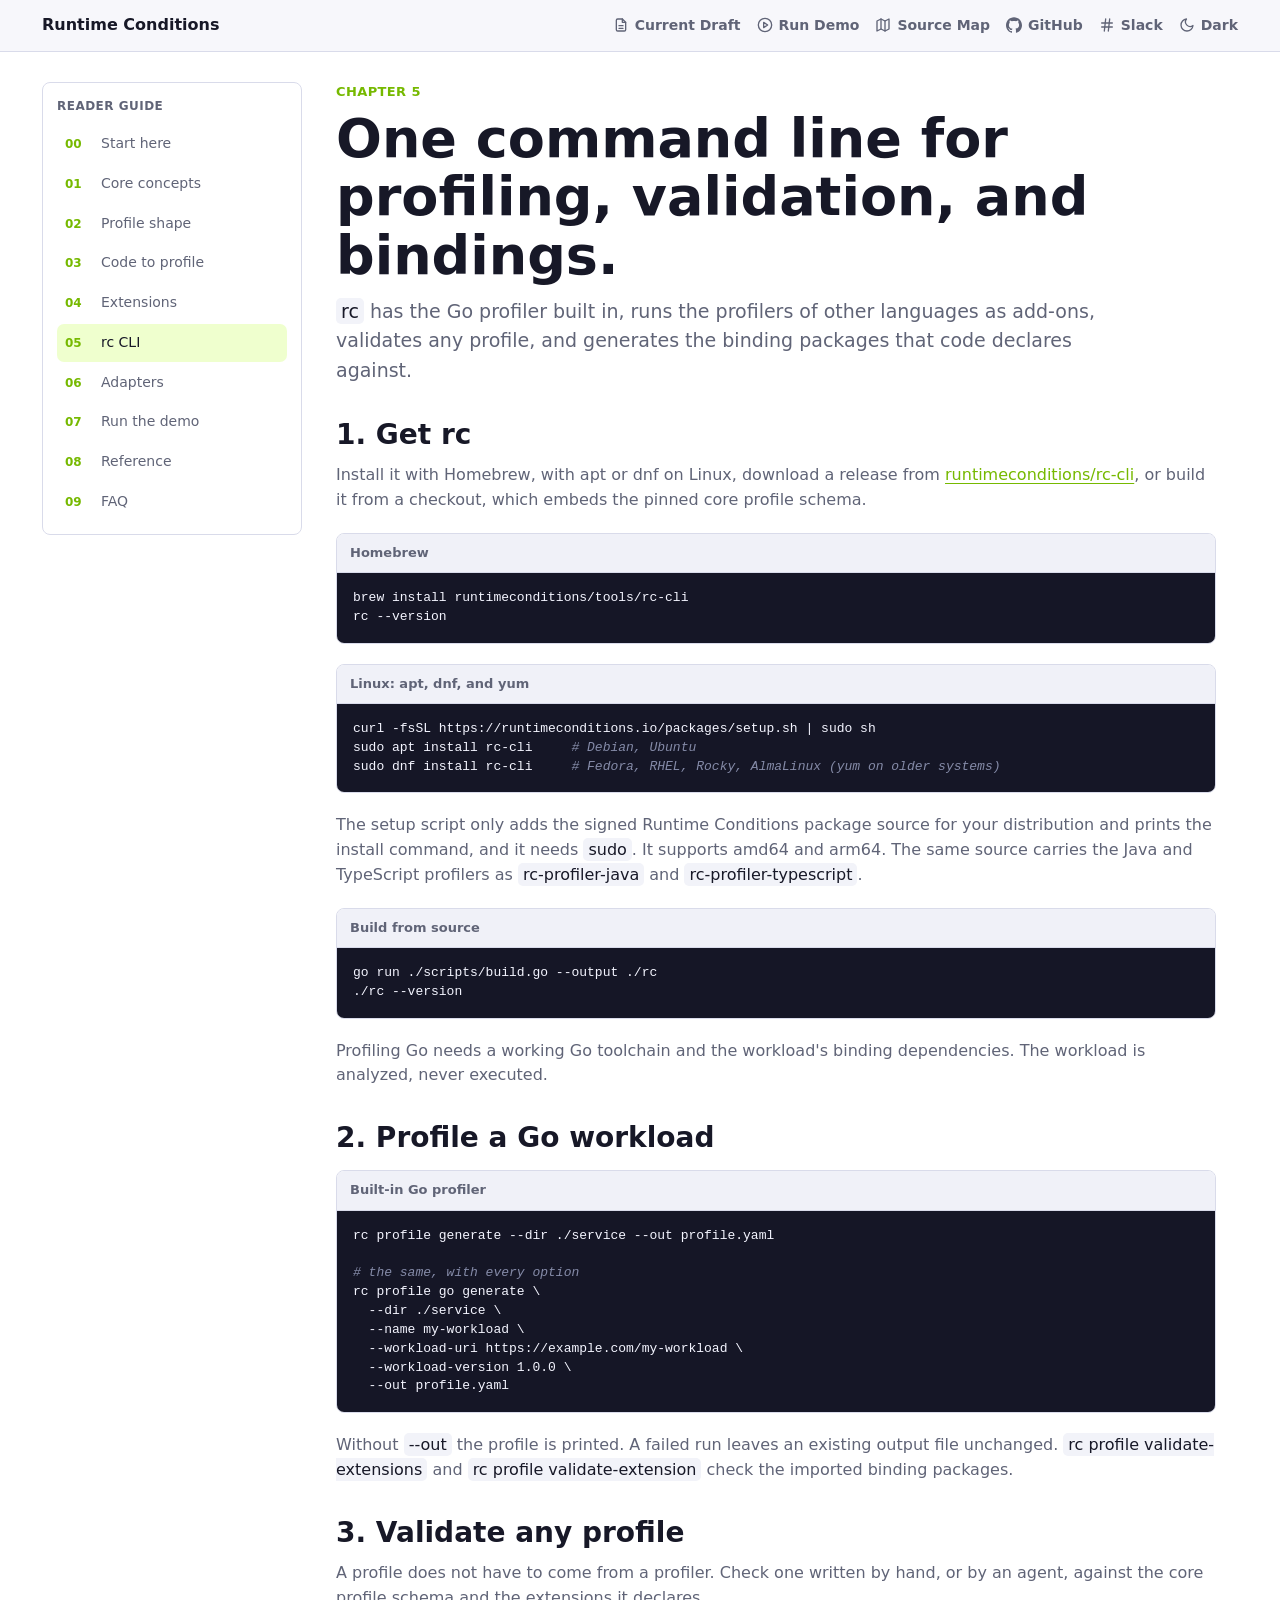
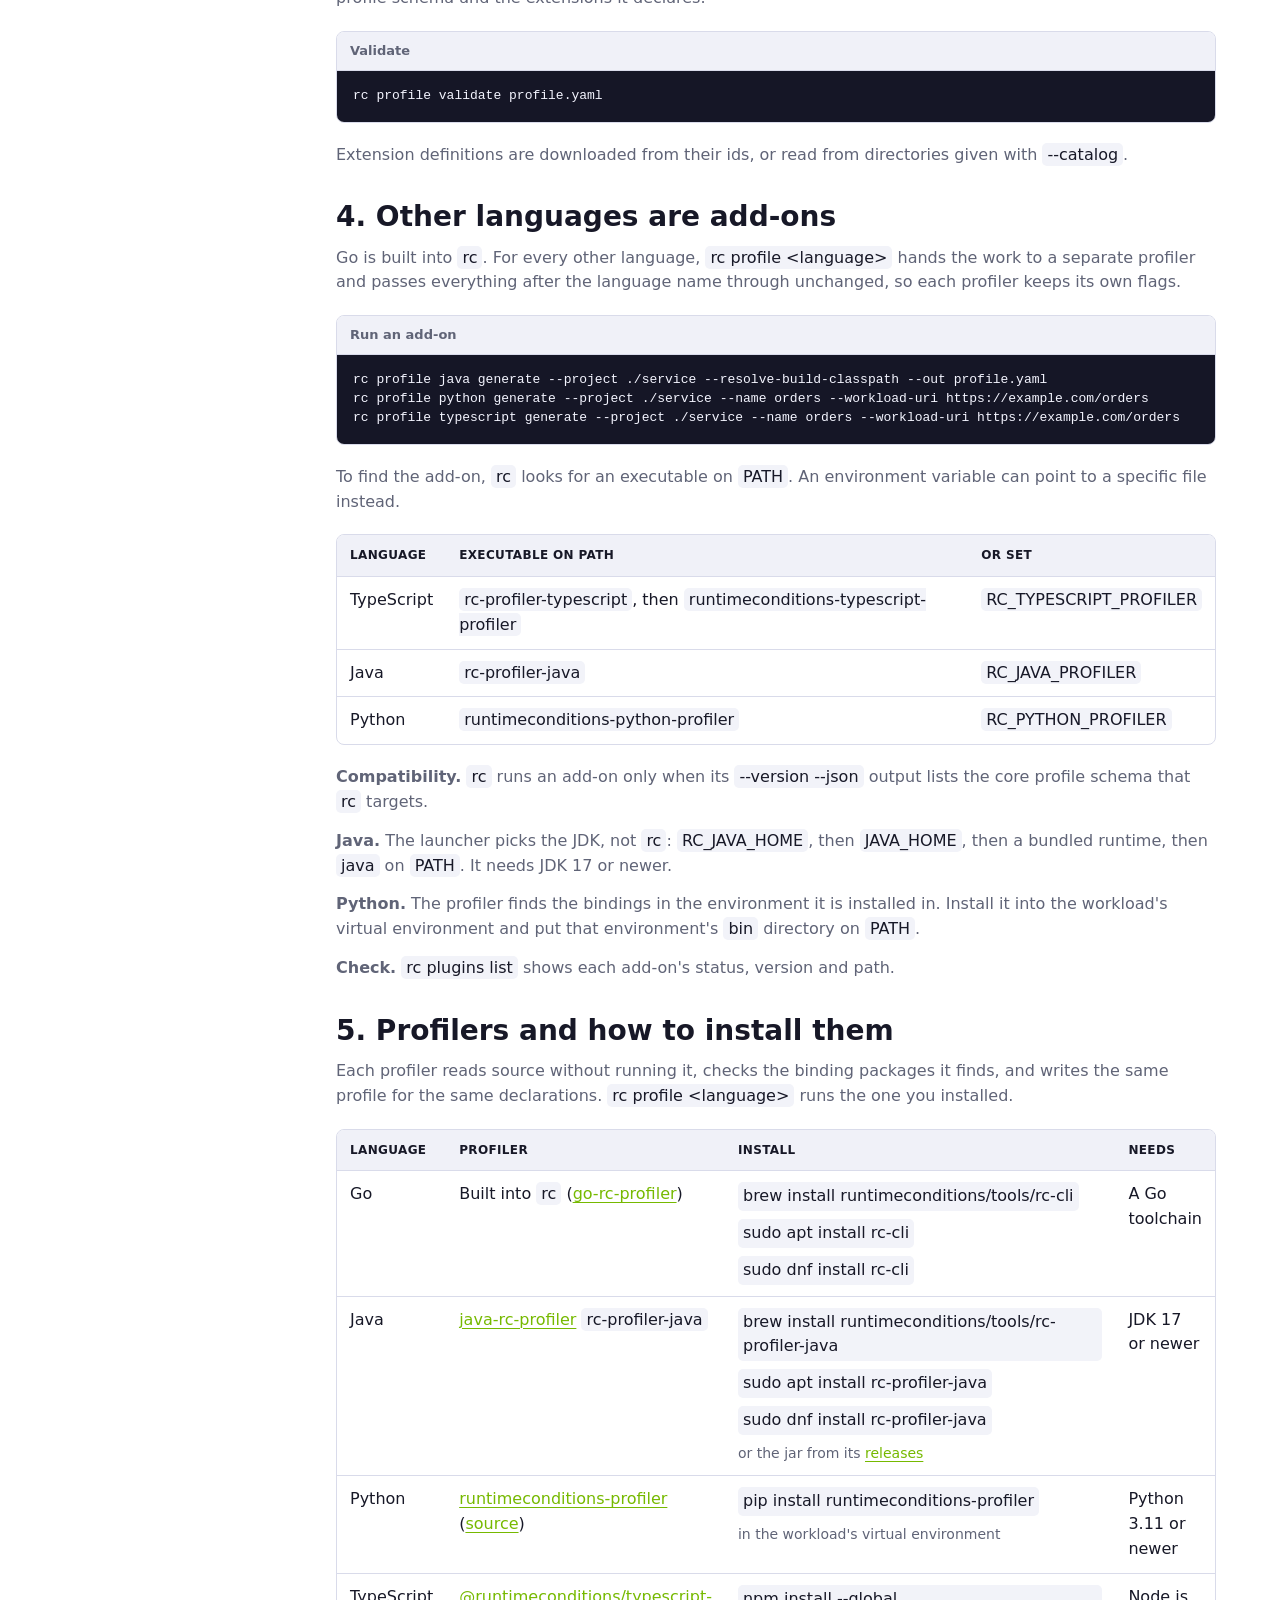
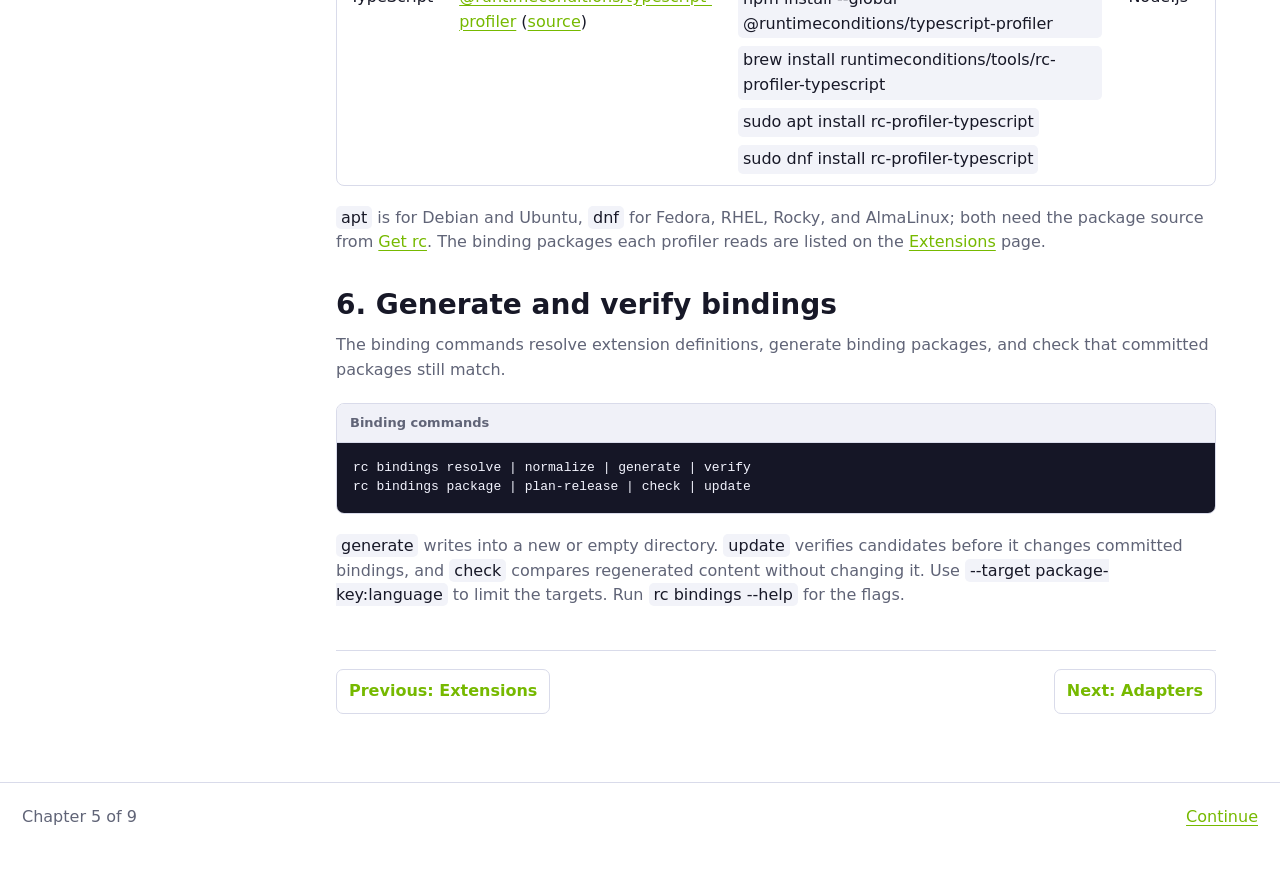
==== cli.html @ 55b529ea "refractor works" ====
<!doctype html>
<html lang="en">
  <head>
    <meta charset="utf-8" />
    <meta name="viewport" content="width=device-width, initial-scale=1" />
    <title>rc CLI | Runtime Conditions</title>
    <link rel="stylesheet" href="assets/styles.css" />
    <script src="assets/theme.js"></script>
  </head>
  <body>
    <header class="site-header">
      <div class="header-inner">
        <a class="brand" href="index.html">Runtime Conditions</a>
        <nav class="top-links" aria-label="Top links">
          <a href="https://github.com/runtimeconditions/spec/blob/main/docs/sixth-draft.md" data-tip="Read the latest draft of the specification"><svg class="nav-icon" viewBox="0 0 24 24" width="16" height="16" fill="none" stroke="currentColor" stroke-width="2" stroke-linecap="round" stroke-linejoin="round" aria-hidden="true" focusable="false"><path d="M14 3H7a2 2 0 0 0-2 2v14a2 2 0 0 0 2 2h10a2 2 0 0 0 2-2V8z"/><path d="M14 3v5h5"/><path d="M9 13h6"/><path d="M9 17h6"/></svg><span>Current Draft</span></a>
          <a href="https://github.com/runtimeconditions/rc-demos/blob/main/README.md" data-tip="Run Runtime Conditions end to end on your own machine"><svg class="nav-icon" viewBox="0 0 24 24" width="16" height="16" fill="none" stroke="currentColor" stroke-width="2" stroke-linecap="round" stroke-linejoin="round" aria-hidden="true" focusable="false"><circle cx="12" cy="12" r="10"/><polygon points="10 8 16 12 10 16 10 8"/></svg><span>Run Demo</span></a>
          <a href="reference.html" data-tip="See where each part of this guide comes from in the source repositories"><svg class="nav-icon" viewBox="0 0 24 24" width="16" height="16" fill="none" stroke="currentColor" stroke-width="2" stroke-linecap="round" stroke-linejoin="round" aria-hidden="true" focusable="false"><path d="M3 6l6-3 6 3 6-3v15l-6 3-6-3-6 3z"/><path d="M9 3v15"/><path d="M15 6v15"/></svg><span>Source Map</span></a>
          <a href="https://github.com/runtimeconditions" data-tip="Browse the Runtime Conditions repositories on GitHub"><svg class="nav-icon" viewBox="0 0 24 24" width="16" height="16" fill="currentColor" aria-hidden="true" focusable="false"><path d="M12 .297c-6.63 0-12 5.373-12 12 0 5.303 3.438 9.8 8.205 11.385.6.113.82-.258.82-.577 0-.285-.01-1.04-.015-2.04-3.338.724-4.042-1.61-4.042-1.61C4.422 18.07 3.633 17.7 3.633 17.7c-1.087-.744.084-.729.084-.729 1.205.084 1.838 1.236 1.838 1.236 1.07 1.835 2.809 1.305 3.495.998.108-.776.417-1.305.76-1.605-2.665-.3-5.466-1.332-5.466-5.93 0-1.31.465-2.38 1.235-3.22-.135-.303-.54-1.523.105-3.176 0 0 1.005-.322 3.3 1.23.96-.267 1.98-.399 3-.405 1.02.006 2.04.138 3 .405 2.28-1.552 3.285-1.23 3.285-1.23.645 1.653.24 2.873.12 3.176.765.84 1.23 1.91 1.23 3.22 0 4.61-2.805 5.625-5.475 5.92.42.36.81 1.096.81 2.22 0 1.606-.015 2.896-.015 3.286 0 .315.21.69.825.57C20.565 22.092 24 17.592 24 12.297c0-6.627-5.373-12-12-12"/></svg><span>GitHub</span></a>
          <a href="https://cloud-native.slack.com/archives/C0C0R4M65FZ" data-tip="Join the conversation on the CNCF Slack"><svg class="nav-icon" viewBox="0 0 24 24" width="16" height="16" fill="none" stroke="currentColor" stroke-width="2" stroke-linecap="round" stroke-linejoin="round" aria-hidden="true" focusable="false"><path d="M4 9h16"/><path d="M4 15h16"/><path d="M10 3L8 21"/><path d="M16 3l-2 18"/></svg><span>Slack</span></a>
        </nav>
      </div>
    </header>

    <div class="guide-layout">
      <aside class="sidebar" aria-label="Guide chapters">
        <p class="sidebar-title">Reader Guide</p>
        <ol class="chapter-list">
          <li><a href="index.html"><span class="num">00</span><span>Start here</span></a></li>
          <li><a href="concepts.html"><span class="num">01</span><span>Core concepts</span></a></li>
          <li><a href="spec.html"><span class="num">02</span><span>Profile shape</span></a></li>
          <li><a href="developers.html"><span class="num">03</span><span>Code to profile</span></a></li>
          <li><a href="extensions.html"><span class="num">04</span><span>Extensions</span></a></li>
          <li><a aria-current="page" href="cli.html"><span class="num">05</span><span>rc CLI</span></a></li>
          <li><a href="platform.html"><span class="num">06</span><span>Adapters</span></a></li>
          <li><a href="demo.html"><span class="num">07</span><span>Run the demo</span></a></li>
          <li><a href="reference.html"><span class="num">08</span><span>Reference</span></a></li>
          <li><a href="faq.html"><span class="num">09</span><span>FAQ</span></a></li>
        </ol>
      </aside>

      <main class="content">
        <p class="chapter-label">Chapter 5</p>
        <h1 class="page-title">One command line for profiling, validation, and bindings.</h1>
        <p class="intro">
          <code>rc</code> has the Go profiler built in, runs the profilers of other languages as add-ons, validates any profile, and generates the binding packages that code declares against.
        </p>

        <section class="section">
          <h2 id="get-rc">1. Get rc</h2>
          <p class="short">Install it with Homebrew, with apt or dnf on Linux, download a release from <a href="https://github.com/runtimeconditions/rc-cli/releases">runtimeconditions/rc-cli</a>, or build it from a checkout, which embeds the pinned core profile schema.</p>
          <div class="example">
            <div class="example-title">Homebrew</div>
            <pre><code>brew install runtimeconditions/tools/rc-cli
rc --version</code></pre>
          </div>
          <div class="example">
            <div class="example-title">Linux: apt, dnf, and yum</div>
            <pre><code>curl -fsSL https://runtimeconditions.io/packages/setup.sh | sudo sh
sudo apt install rc-cli     # Debian, Ubuntu
sudo dnf install rc-cli     # Fedora, RHEL, Rocky, AlmaLinux (yum on older systems)</code></pre>
          </div>
          <p class="short">The setup script only adds the signed Runtime Conditions package source for your distribution and prints the install command, and it needs <code>sudo</code>. It supports amd64 and arm64. The same source carries the Java and TypeScript profilers as <code>rc-profiler-java</code> and <code>rc-profiler-typescript</code>.</p>
          <div class="example">
            <div class="example-title">Build from source</div>
            <pre><code>go run ./scripts/build.go --output ./rc
./rc --version</code></pre>
          </div>
          <p class="short">Profiling Go needs a working Go toolchain and the workload's binding dependencies. The workload is analyzed, never executed.</p>
        </section>

        <section class="section">
          <h2>2. Profile a Go workload</h2>
          <div class="example">
            <div class="example-title">Built-in Go profiler</div>
            <pre><code>rc profile generate --dir ./service --out profile.yaml

# the same, with every option
rc profile go generate \
  --dir ./service \
  --name my-workload \
  --workload-uri https://example.com/my-workload \
  --workload-version 1.0.0 \
  --out profile.yaml</code></pre>
          </div>
          <p class="short">Without <code>--out</code> the profile is printed. A failed run leaves an existing output file unchanged. <code>rc profile validate-extensions</code> and <code>rc profile validate-extension</code> check the imported binding packages.</p>
        </section>

        <section class="section">
          <h2 id="validate">3. Validate any profile</h2>
          <p class="short">A profile does not have to come from a profiler. Check one written by hand, or by an agent, against the core profile schema and the extensions it declares.</p>
          <div class="example">
            <div class="example-title">Validate</div>
            <pre><code>rc profile validate profile.yaml</code></pre>
          </div>
          <p class="short">Extension definitions are downloaded from their ids, or read from directories given with <code>--catalog</code>.</p>
        </section>

        <section class="section">
          <h2>4. Other languages are add-ons</h2>
          <p class="short">Go is built into <code>rc</code>. For every other language, <code>rc profile &lt;language&gt;</code> hands the work to a separate profiler and passes everything after the language name through unchanged, so each profiler keeps its own flags.</p>
          <div class="example">
            <div class="example-title">Run an add-on</div>
            <pre><code>rc profile java generate --project ./service --resolve-build-classpath --out profile.yaml
rc profile python generate --project ./service --name orders --workload-uri https://example.com/orders
rc profile typescript generate --project ./service --name orders --workload-uri https://example.com/orders</code></pre>
          </div>
          <p class="short">To find the add-on, <code>rc</code> looks for an executable on <code>PATH</code>. An environment variable can point to a specific file instead.</p>
          <div class="table-wrap">
            <table>
              <thead>
                <tr><th>Language</th><th>Executable on PATH</th><th>Or set</th></tr>
              </thead>
              <tbody>
                <tr><td>TypeScript</td><td><code>rc-profiler-typescript</code>, then <code>runtimeconditions-typescript-profiler</code></td><td><code>RC_TYPESCRIPT_PROFILER</code></td></tr>
                <tr><td>Java</td><td><code>rc-profiler-java</code></td><td><code>RC_JAVA_PROFILER</code></td></tr>
                <tr><td>Python</td><td><code>runtimeconditions-python-profiler</code></td><td><code>RC_PYTHON_PROFILER</code></td></tr>
              </tbody>
            </table>
          </div>
          <p class="short"><strong>Compatibility.</strong> <code>rc</code> runs an add-on only when its <code>--version --json</code> output lists the core profile schema that <code>rc</code> targets.</p>
          <p class="short"><strong>Java.</strong> The launcher picks the JDK, not <code>rc</code>: <code>RC_JAVA_HOME</code>, then <code>JAVA_HOME</code>, then a bundled runtime, then <code>java</code> on <code>PATH</code>. It needs JDK 17 or newer.</p>
          <p class="short"><strong>Python.</strong> The profiler finds the bindings in the environment it is installed in. Install it into the workload's virtual environment and put that environment's <code>bin</code> directory on <code>PATH</code>.</p>
          <p class="short"><strong>Check.</strong> <code>rc plugins list</code> shows each add-on's status, version and path.</p>
        </section>

        <section class="section" id="profilers">
          <h2>5. Profilers and how to install them</h2>
          <p class="short">Each profiler reads source without running it, checks the binding packages it finds, and writes the same profile for the same declarations. <code>rc profile &lt;language&gt;</code> runs the one you installed.</p>
          <div class="table-wrap">
            <table>
              <thead>
                <tr><th>Language</th><th>Profiler</th><th>Install</th><th>Needs</th></tr>
              </thead>
              <tbody>
                <tr>
                  <td>Go</td>
                  <td>Built into <code>rc</code> (<a href="https://github.com/runtimeconditions/go-rc-profiler">go-rc-profiler</a>)</td>
                  <td class="cmds"><div><code>brew install runtimeconditions/tools/rc-cli</code></div><div><code>sudo apt install rc-cli</code></div><div><code>sudo dnf install rc-cli</code></div></td>
                  <td>A Go toolchain</td>
                </tr>
                <tr>
                  <td>Java</td>
                  <td><a href="https://github.com/runtimeconditions/java-rc-profiler">java-rc-profiler</a> <code>rc-profiler-java</code></td>
                  <td class="cmds"><div><code>brew install runtimeconditions/tools/rc-profiler-java</code></div><div><code>sudo apt install rc-profiler-java</code></div><div><code>sudo dnf install rc-profiler-java</code></div><div class="cmd-note">or the jar from its <a href="https://github.com/runtimeconditions/java-rc-profiler/releases">releases</a></div></td>
                  <td>JDK 17 or newer</td>
                </tr>
                <tr>
                  <td>Python</td>
                  <td><a href="https://pypi.org/project/runtimeconditions-profiler/">runtimeconditions-profiler</a> (<a href="https://github.com/runtimeconditions/python-rc-profiler">source</a>)</td>
                  <td class="cmds"><div><code>pip install runtimeconditions-profiler</code></div><div class="cmd-note">in the workload's virtual environment</div></td>
                  <td>Python 3.11 or newer</td>
                </tr>
                <tr>
                  <td>TypeScript</td>
                  <td><a href="https://www.npmjs.com/package/@runtimeconditions/typescript-profiler">@runtimeconditions/typescript-profiler</a> (<a href="https://github.com/runtimeconditions/ts-rc-profiler">source</a>)</td>
                  <td class="cmds"><div><code>npm install --global @runtimeconditions/typescript-profiler</code></div><div><code>brew install runtimeconditions/tools/rc-profiler-typescript</code></div><div><code>sudo apt install rc-profiler-typescript</code></div><div><code>sudo dnf install rc-profiler-typescript</code></div></td>
                  <td>Node.js</td>
                </tr>
              </tbody>
            </table>
          </div>
          <p class="short"><code>apt</code> is for Debian and Ubuntu, <code>dnf</code> for Fedora, RHEL, Rocky, and AlmaLinux; both need the package source from <a href="#get-rc">Get rc</a>. The binding packages each profiler reads are listed on the <a href="extensions.html#binding-packages">Extensions</a> page.</p>
        </section>

        <section class="section">
          <h2 id="bindings">6. Generate and verify bindings</h2>
          <p class="short">The binding commands resolve extension definitions, generate binding packages, and check that committed packages still match.</p>
          <div class="example">
            <div class="example-title">Binding commands</div>
            <pre><code>rc bindings resolve | normalize | generate | verify
rc bindings package | plan-release | check | update</code></pre>
          </div>
          <p class="short"><code>generate</code> writes into a new or empty directory. <code>update</code> verifies candidates before it changes committed bindings, and <code>check</code> compares regenerated content without changing it. Use <code>--target package-key:language</code> to limit the targets. Run <code>rc bindings --help</code> for the flags.</p>
        </section>

        <nav class="page-nav" aria-label="Page navigation">
          <a href="extensions.html">Previous: Extensions</a>
          <a href="platform.html">Next: Adapters</a>
        </nav>
      </main>
    </div>

    <footer class="footer">
      <div class="footer-inner">
        <span>Chapter 5 of 9</span>
        <a href="platform.html">Continue</a>
      </div>
    </footer>
    <script src="assets/syntax.js" defer></script>
  </body>
</html>
---- assets/styles.css ----
:root {
  color-scheme: light;
  --bg: #ffffff;
  --header-bg: rgba(247, 247, 251, 0.96);
  --chip-bg: #f2f3f9;
  --surface: #ffffff;
  --surface-2: #f0f1f8;
  --ink: #171827;
  --muted: #606477;
  --line: #d9dbea;
  --accent: #76b900;
  --accent-2: #4f8f00;
  --accent-soft: #efffce;
  --accent-ink: #173300;
  --code-bg: #151626;
  --code-ink: #f4f5ff;
  --code-key: #8bd3ff;
  --code-string: #ffd38a;
  --code-value: #a7f3c6;
  --code-comment: #858ba8;
  --code-keyword: #c7a4ff;
  --code-type: #7dd3fc;
  --code-func: #f0abfc;
  --radius: 8px;
  font-family:
    Inter, ui-sans-serif, system-ui, -apple-system, BlinkMacSystemFont, "Segoe UI",
    sans-serif;
}

/* Dark theme: follows the system until the reader picks one with the toggle in the header. */
@media (prefers-color-scheme: dark) {
  :root:not([data-theme="light"]) {
    color-scheme: dark;
    --bg: #0d0e18;
    --header-bg: rgba(13, 14, 24, 0.9);
    --chip-bg: #1e2037;
      --surface: #151625;
    --surface-2: #1c1d31;
    --ink: #e9eaf6;
    --muted: #9fa3bd;
    --line: #2a2c45;
    --accent-2: #8cd11d;
    --accent-soft: rgba(118, 185, 0, 0.15);
    --accent-ink: #cfee94;
    --code-bg: #090a13;
  }
}

:root[data-theme="dark"] {
  color-scheme: dark;
  --bg: #0d0e18;
  --header-bg: rgba(13, 14, 24, 0.9);
  --chip-bg: #1e2037;
  --surface: #151625;
  --surface-2: #1c1d31;
  --ink: #e9eaf6;
  --muted: #9fa3bd;
  --line: #2a2c45;
  --accent-2: #8cd11d;
  --accent-soft: rgba(118, 185, 0, 0.15);
  --accent-ink: #cfee94;
  --code-bg: #090a13;
}

.theme-toggle {
  display: inline-flex;
  align-items: center;
  gap: 6px;
  padding: 0;
  border: 0;
  background: none;
  color: var(--muted);
  font: inherit;
  font-weight: 650;
  cursor: pointer;
}

.theme-toggle:hover,
.theme-toggle:focus-visible {
  color: var(--accent-2);
}

.theme-toggle .icon-sun,
:root[data-theme="dark"] .theme-toggle .icon-moon {
  display: none;
}

:root[data-theme="dark"] .theme-toggle .icon-sun {
  display: block;
}

@media (prefers-color-scheme: dark) {
  :root:not([data-theme="light"]) .theme-toggle .icon-moon {
    display: none;
  }

  :root:not([data-theme="light"]) .theme-toggle .icon-sun {
    display: block;
  }
}

* {
  box-sizing: border-box;
}

html {
  scroll-behavior: smooth;
}

body {
  margin: 0;
  background: var(--bg);
  color: var(--ink);
  line-height: 1.55;
}

a {
  color: var(--accent);
  text-decoration-thickness: 1px;
  text-underline-offset: 3px;
}

a:hover {
  color: var(--accent-2);
}

.site-header {
  border-bottom: 1px solid var(--line);
  background: var(--header-bg);
  backdrop-filter: blur(10px);
  position: sticky;
  top: 0;
  z-index: 20;
}

.header-inner {
  max-width: 1240px;
  margin: 0 auto;
  padding: 13px 22px;
  display: flex;
  align-items: center;
  justify-content: space-between;
  gap: 18px;
}

.brand {
  display: inline-flex;
  align-items: center;
  gap: 10px;
  color: var(--ink);
  font-weight: 760;
  text-decoration: none;
  white-space: nowrap;
}

.top-links {
  display: flex;
  flex-wrap: wrap;
  justify-content: flex-end;
  gap: 8px 16px;
  font-size: 14px;
}

.top-links a {
  position: relative;
  display: inline-flex;
  align-items: center;
  gap: 6px;
  color: var(--muted);
  font-weight: 650;
  text-decoration: none;
}

.top-links a:hover,
.top-links a:focus-visible {
  color: var(--accent-2);
}

.nav-icon {
  flex: none;
}

.top-links :is(a, button)[data-tip]::after {
  content: attr(data-tip);
  position: absolute;
  top: calc(100% + 10px);
  right: 0;
  width: max-content;
  max-width: 240px;
  padding: 7px 10px;
  border-radius: var(--radius);
  background: var(--code-bg);
  color: var(--code-ink);
  font-size: 12.5px;
  font-weight: 500;
  line-height: 1.4;
  text-align: left;
  box-shadow: 0 6px 20px rgba(21, 22, 38, 0.22);
  opacity: 0;
  transform: translateY(-4px);
  pointer-events: none;
  transition: opacity 0.14s ease, transform 0.14s ease;
}

.top-links :is(a, button)[data-tip]:hover::after,
.top-links :is(a, button)[data-tip]:focus-visible::after {
  opacity: 1;
  transform: none;
}

@media (hover: none) {
  .top-links :is(a, button)[data-tip]::after {
    display: none;
  }
}

@media (prefers-reduced-motion: reduce) {
  .top-links :is(a, button)[data-tip]::after {
    transition: none;
  }
}

.guide-layout {
  max-width: 1240px;
  margin: 0 auto;
  display: grid;
  grid-template-columns: 260px minmax(0, 1fr);
  gap: 34px;
  padding: 30px 22px 68px;
}

.sidebar {
  position: sticky;
  top: 74px;
  align-self: start;
  border: 1px solid var(--line);
  border-radius: var(--radius);
  background: var(--surface);
  padding: 14px;
}

.sidebar-title {
  margin: 0 0 10px;
  color: var(--muted);
  font-size: 12px;
  font-weight: 780;
  letter-spacing: 0.04em;
  text-transform: uppercase;
}

.chapter-list {
  list-style: none;
  padding: 0;
  margin: 0;
  display: grid;
  gap: 2px;
}

.chapter-list a {
  display: grid;
  grid-template-columns: 28px 1fr;
  align-items: baseline;
  gap: 8px;
  padding: 8px;
  border-radius: 7px;
  color: var(--muted);
  text-decoration: none;
  font-size: 14px;
}

.chapter-list a:hover,
.chapter-list a[aria-current="page"] {
  background: var(--accent-soft);
  color: var(--ink);
}

.chapter-list .num {
  color: var(--accent);
  font-weight: 780;
  font-size: 12px;
}

.content {
  max-width: 880px;
}

.chapter-label {
  margin: 0 0 8px;
  color: var(--accent);
  font-size: 13px;
  font-weight: 780;
  letter-spacing: 0.03em;
  text-transform: uppercase;
}

.page-title {
  margin: 0 0 12px;
  font-size: clamp(34px, 5vw, 54px);
  line-height: 1.08;
  letter-spacing: 0;
}

.intro {
  margin: 0 0 22px;
  color: var(--muted);
  font-size: 19px;
  max-width: 760px;
}

.section {
  margin: 34px 0;
}

.section h2 {
  margin: 0 0 12px;
  font-size: 28px;
  line-height: 1.15;
  letter-spacing: 0;
}

.section h3 {
  margin: 0 0 8px;
  font-size: 19px;
  line-height: 1.2;
  letter-spacing: 0;
}

p {
  margin: 0 0 14px;
}

.short {
  color: var(--muted);
}

.example {
  margin: 16px 0;
  border: 1px solid var(--line);
  border-radius: var(--radius);
  overflow: hidden;
  background: var(--surface);
}

.example-title {
  display: flex;
  justify-content: space-between;
  align-items: center;
  gap: 12px;
  padding: 9px 13px;
  border-bottom: 1px solid var(--line);
  background: var(--surface-2);
  color: var(--muted);
  font-size: 13px;
  font-weight: 760;
}

.example-title a {
  font-weight: 650;
}

pre {
  margin: 0;
  padding: 16px;
  overflow-x: auto;
  background: var(--code-bg);
  color: var(--code-ink);
  font-size: 13px;
  line-height: 1.45;
}

pre .tok-key,
pre .tok-func {
  color: var(--code-key);
}

pre .tok-string {
  color: var(--code-string);
}

pre .tok-value {
  color: var(--code-value);
}

pre .tok-comment {
  color: var(--code-comment);
  font-style: italic;
}

pre .tok-keyword {
  color: var(--code-keyword);
}

pre .tok-type {
  color: var(--code-type);
}

pre .tok-command {
  color: var(--code-func);
}

code {
  font-family:
    "SFMono-Regular", Consolas, "Liberation Mono", Menlo, ui-monospace, monospace;
}

:not(pre) > code {
  padding: 2px 5px;
  border-radius: 5px;
  background: var(--chip-bg);
  color: var(--ink);
  /* Highlighted words in a sentence keep the sentence's font; only code blocks use the monospace face. */
  font-family: inherit;
  font-size: inherit;
}

.note {
  border-left: 4px solid var(--accent);
  border-radius: 0 var(--radius) var(--radius) 0;
  background: var(--surface);
  padding: 14px 16px;
}

.note p:last-child {
  margin-bottom: 0;
}

.step-list {
  list-style: none;
  margin: 16px 0;
  padding: 0;
  display: grid;
  gap: 10px;
}

.step-list li {
  display: grid;
  grid-template-columns: 34px 1fr;
  gap: 12px;
  align-items: start;
  border: 1px solid var(--line);
  border-radius: var(--radius);
  background: var(--surface);
  padding: 13px;
}

.step-list .step-num {
  display: grid;
  place-items: center;
  width: 26px;
  height: 26px;
  border-radius: 7px;
  background: var(--accent-soft);
  color: var(--accent);
  font-weight: 780;
  font-size: 13px;
}

.step-list strong {
  display: block;
  margin-bottom: 3px;
}

.step-list span {
  color: var(--muted);
}

.two-col {
  display: grid;
  grid-template-columns: repeat(2, minmax(0, 1fr));
  gap: 16px;
}

.mini-card {
  border: 1px solid var(--line);
  border-radius: var(--radius);
  background: var(--surface);
  padding: 14px;
}

.mini-card strong {
  display: block;
  margin-bottom: 6px;
}

.mini-card span {
  color: var(--muted);
}

.mini-card p:last-child {
  margin-bottom: 0;
}

.horizontal-list {
  list-style: none;
  margin: 16px 0;
  padding: 0;
  display: grid;
  grid-template-columns: repeat(3, minmax(0, 1fr));
  gap: 14px;
}

.table-wrap {
  overflow-x: auto;
  border: 1px solid var(--line);
  border-radius: var(--radius);
  background: var(--surface);
}

table {
  width: 100%;
  border-collapse: collapse;
  min-width: 680px;
}

th,
td {
  padding: 11px 13px;
  border-bottom: 1px solid var(--line);
  text-align: left;
  vertical-align: top;
}

th {
  background: var(--surface-2);
  font-size: 12px;
  letter-spacing: 0.03em;
  text-transform: uppercase;
}

tr:last-child td {
  border-bottom: 0;
}

.link-list {
  display: grid;
  gap: 8px;
  margin: 12px 0 0;
  padding: 0;
  list-style: none;
}

.link-list a {
  display: block;
  padding: 10px 12px;
  border: 1px solid var(--line);
  border-radius: 7px;
  background: var(--surface);
  text-decoration: none;
  font-weight: 680;
}

.page-nav {
  display: flex;
  justify-content: space-between;
  gap: 14px;
  margin-top: 42px;
  padding-top: 18px;
  border-top: 1px solid var(--line);
}

.page-nav a {
  display: inline-flex;
  min-height: 40px;
  align-items: center;
  border: 1px solid var(--line);
  border-radius: 7px;
  background: var(--surface);
  padding: 9px 12px;
  text-decoration: none;
  font-weight: 730;
}

.footer {
  border-top: 1px solid var(--line);
  color: var(--muted);
  padding: 22px;
}

.footer-inner {
  max-width: 1240px;
  margin: 0 auto;
  display: flex;
  justify-content: space-between;
  gap: 14px;
  flex-wrap: wrap;
}

@media (max-width: 920px) {
  .header-inner {
    align-items: flex-start;
    flex-direction: column;
  }

  .top-links {
    justify-content: flex-start;
  }

  .guide-layout {
    grid-template-columns: 1fr;
    gap: 22px;
  }

  .sidebar {
    position: static;
  }

  .chapter-list {
    grid-template-columns: repeat(2, minmax(0, 1fr));
  }

  .two-col {
    grid-template-columns: 1fr;
  }

  .horizontal-list {
    grid-template-columns: 1fr;
  }

}

@media (max-width: 560px) {
  .header-inner,
  .guide-layout,
  .footer {
    padding-left: 14px;
    padding-right: 14px;
  }

  .chapter-list {
    grid-template-columns: 1fr;
  }

  .page-title {
    font-size: 34px;
  }

  .intro {
    font-size: 17px;
  }

  .page-nav {
    flex-direction: column;
  }
}

/* Core concepts: where a profile sits among the tools around it */
.chain {
  display: flex;
  align-items: center;
  gap: 12px;
  margin: 26px 0;
}

.chain span {
  flex: 1;
  padding: 14px 12px;
  border: 1px solid var(--line);
  border-radius: var(--radius);
  background: var(--surface);
  font-size: 15px;
  font-weight: 650;
  text-align: center;
}

.table-wrap + .short,
.example + .table-wrap,
.example + .short,
.short + .example,
.short + .table-wrap {
  margin-top: 20px;
}

.example + .example,
.example + .short + .example {
  margin-top: 20px;
}

@media (max-width: 700px) {
  .chain {
    flex-direction: column;
  }

  .chain span {
    flex: none;
    width: 100%;
  }

  .chain i {
    transform: rotate(90deg);
  }
}

.chain span.on {
  border-color: var(--accent);
  background: var(--accent-soft);
  color: var(--accent-ink);
}

.chain i {
  color: var(--accent);
  font-style: normal;
  font-weight: 800;
}

/* Code to profile: one tab for each language */
.tab-list {
  display: flex;
  flex-wrap: wrap;
  gap: 6px;
  margin-bottom: 18px;
  border-bottom: 1px solid var(--line);
}

.tab-list [role="tab"] {
  margin-bottom: -1px;
  padding: 9px 16px;
  border: 1px solid transparent;
  border-radius: var(--radius) var(--radius) 0 0;
  background: none;
  color: var(--muted);
  font: inherit;
  font-weight: 700;
  cursor: pointer;
}

.tab-list [role="tab"]:hover {
  color: var(--accent-2);
}

.tab-list [role="tab"][aria-selected="true"] {
  border-color: var(--line);
  border-bottom-color: var(--bg);
  background: var(--bg);
  color: var(--ink);
}

.tabs:not(.with-tabs) .tab-list {
  display: none;
}

.tab-panel h3 {
  margin: 22px 0 8px;
  font-size: 17px;
}

.tab-panel h3:first-child {
  margin-top: 0;
}

.tab-panel .example {
  margin: 10px 0 14px;
}

/* Install commands, one under another */
.cmds div {
  margin: 0 0 8px;
}

.cmds div:last-child {
  margin-bottom: 0;
}

.cmds code {
  display: inline-block;
  max-width: 100%;
  overflow-wrap: anywhere;
}

.cmds .cmd-note {
  color: var(--muted);
  font-size: 14px;
}

td.cmds {
  width: 46%;
}
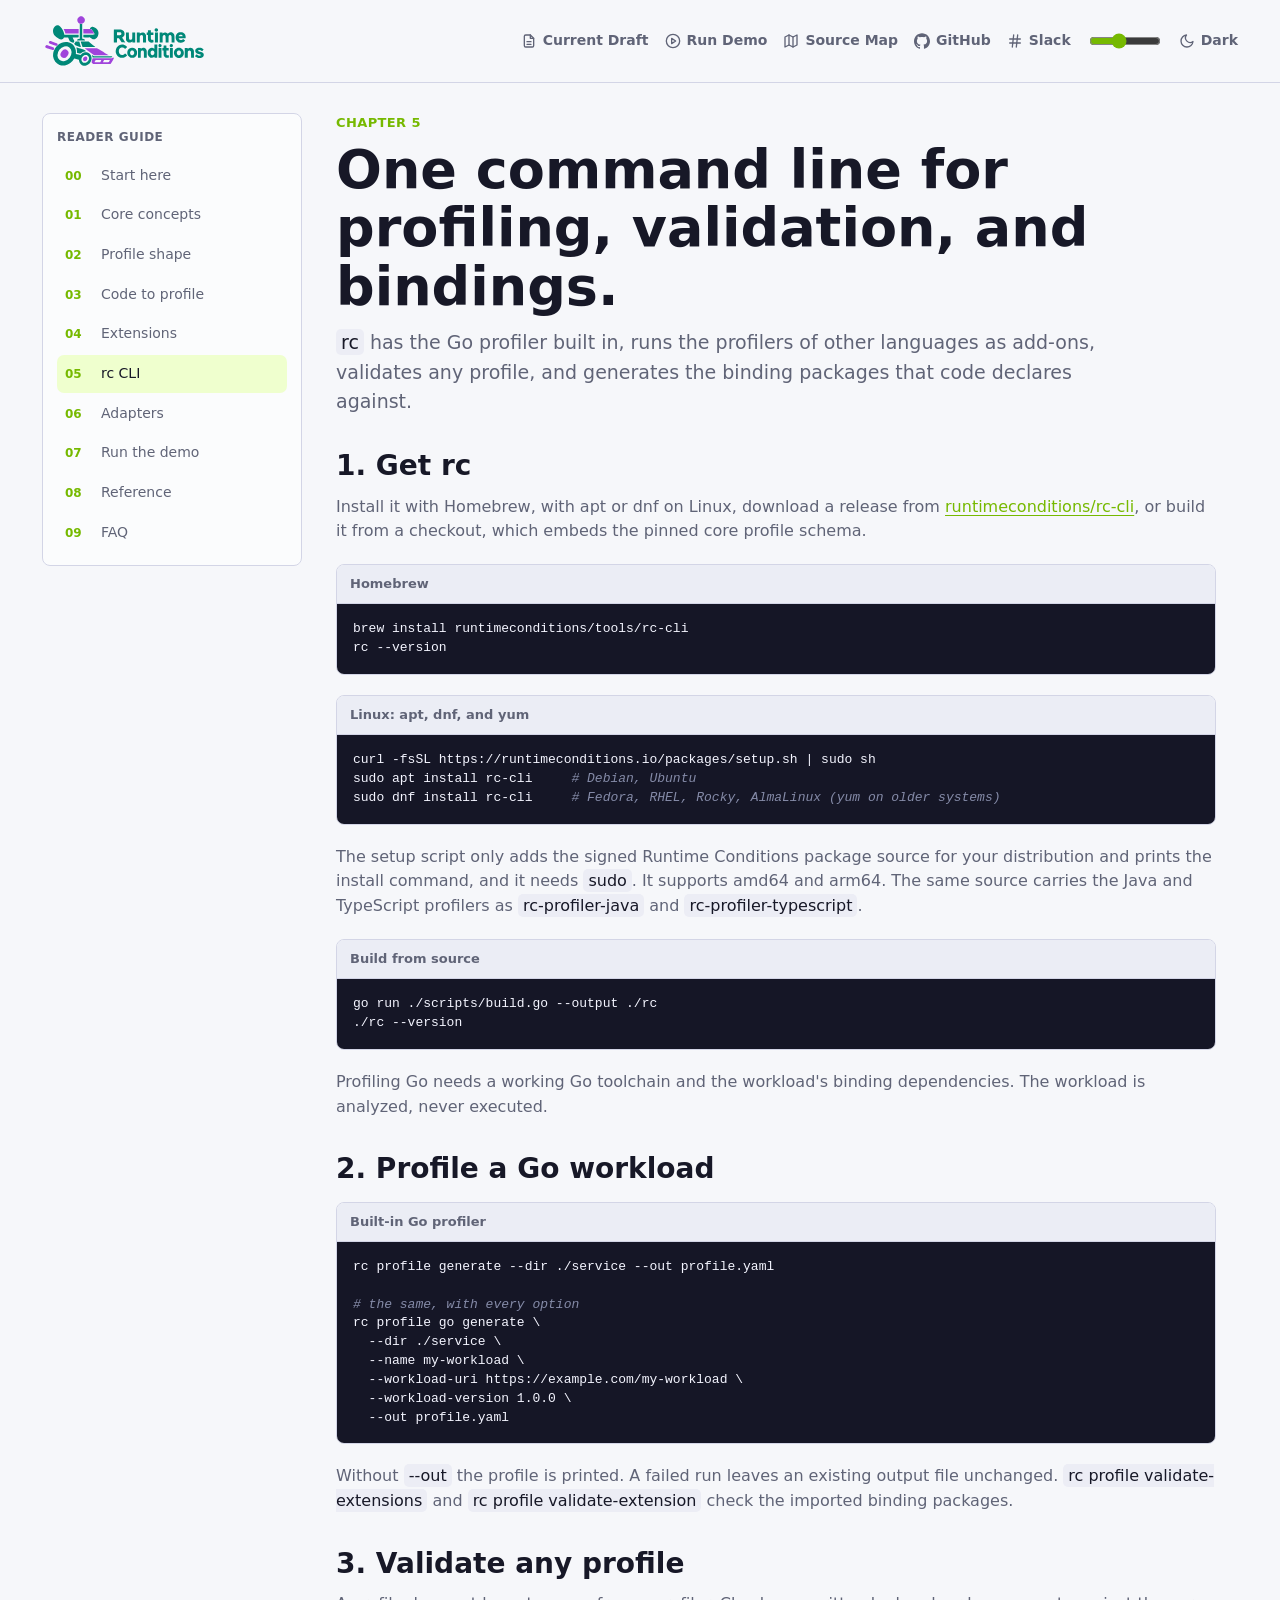
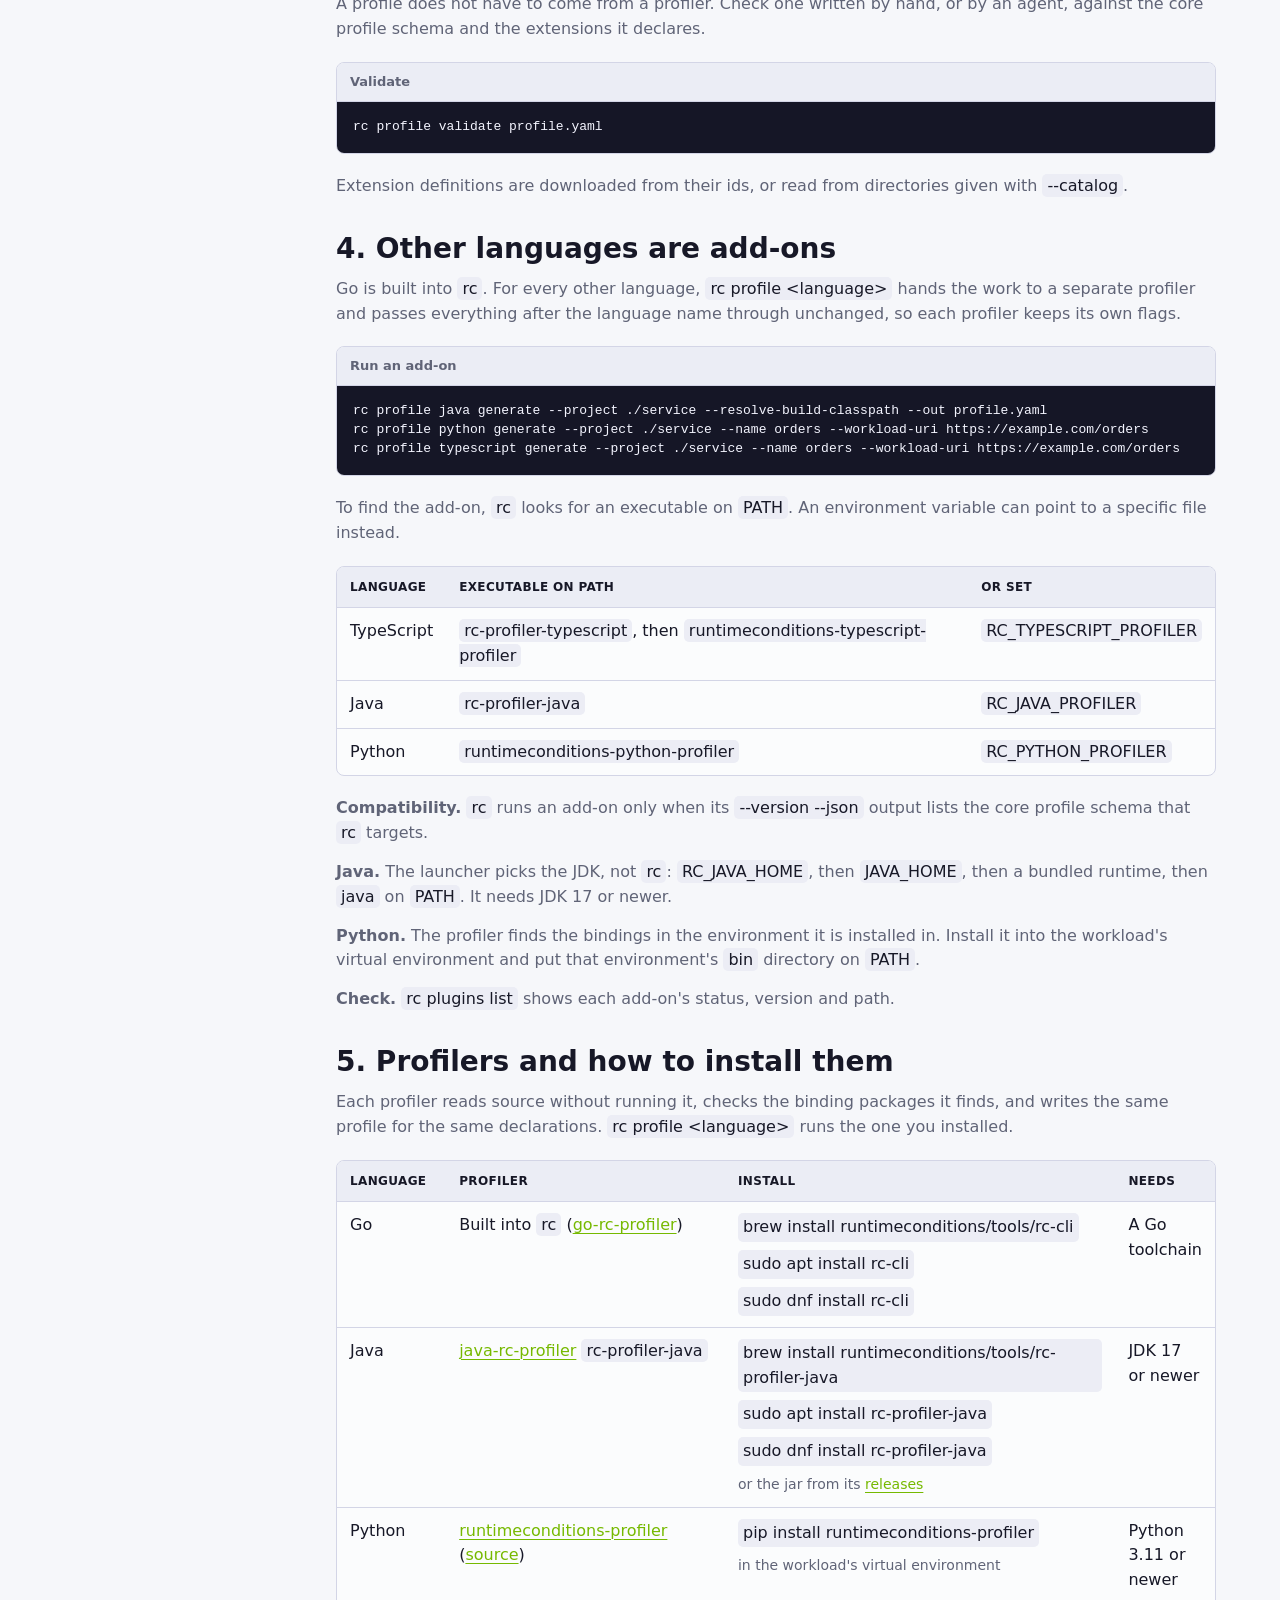
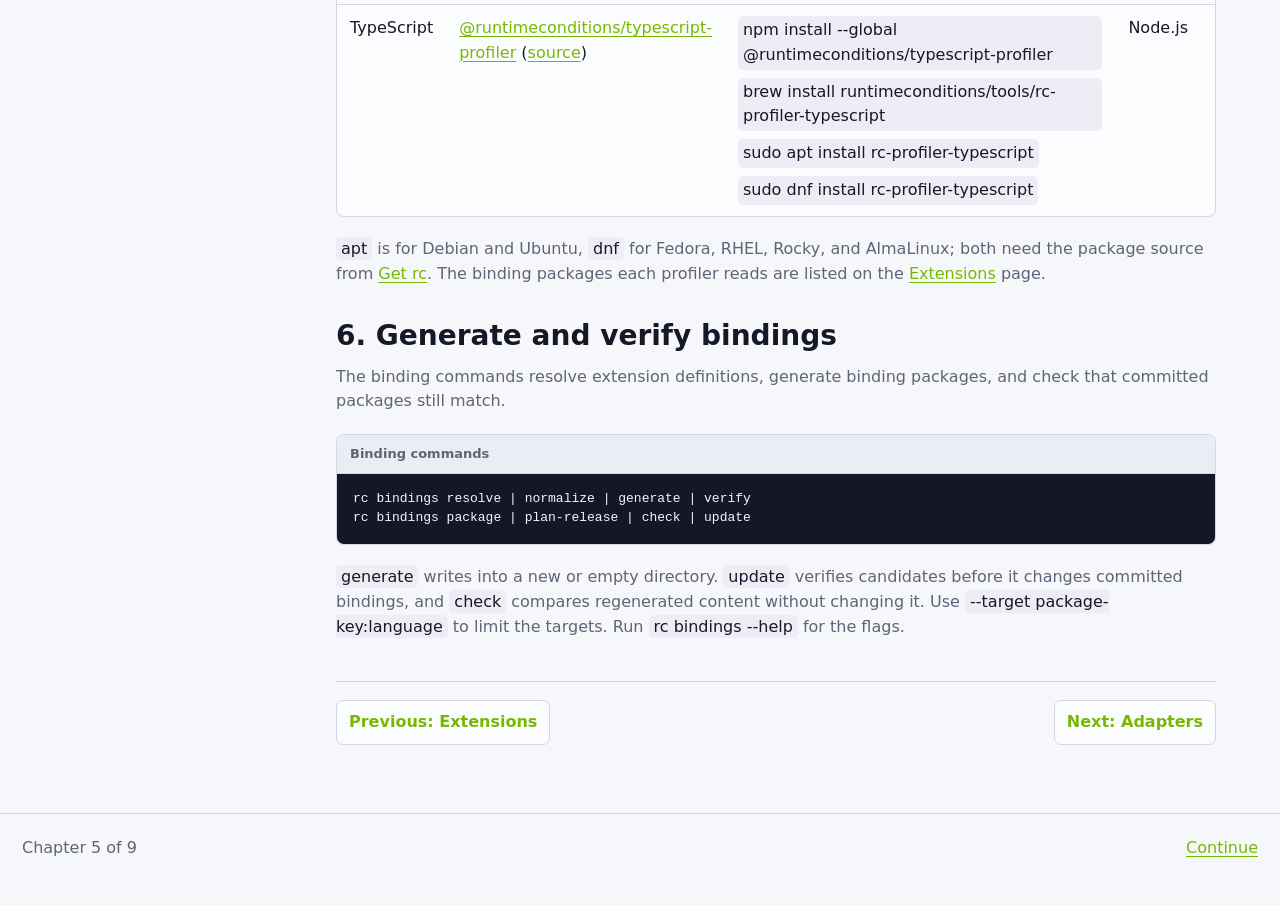
==== commit 1a315a82: "Show the Runtime Conditions logo in the header and as the favicon The header uses the full logo from" ====
--- a/cli.html
+++ b/cli.html
@@ -4,13 +4,14 @@
     <meta charset="utf-8" />
     <meta name="viewport" content="width=device-width, initial-scale=1" />
     <title>rc CLI | Runtime Conditions</title>
+    <link rel="icon" type="image/svg+xml" href="assets/runtime-conditions-icon.svg" />
     <link rel="stylesheet" href="assets/styles.css" />
     <script src="assets/theme.js"></script>
   </head>
   <body>
     <header class="site-header">
       <div class="header-inner">
-        <a class="brand" href="index.html">Runtime Conditions</a>
+        <a class="brand" href="index.html"><img class="brand-logo" src="assets/runtime-conditions-logo.svg" width="165" height="56" alt="Runtime Conditions"></a>
         <nav class="top-links" aria-label="Top links">
           <a href="https://github.com/runtimeconditions/spec/blob/main/docs/sixth-draft.md" data-tip="Read the latest draft of the specification"><svg class="nav-icon" viewBox="0 0 24 24" width="16" height="16" fill="none" stroke="currentColor" stroke-width="2" stroke-linecap="round" stroke-linejoin="round" aria-hidden="true" focusable="false"><path d="M14 3H7a2 2 0 0 0-2 2v14a2 2 0 0 0 2 2h10a2 2 0 0 0 2-2V8z"/><path d="M14 3v5h5"/><path d="M9 13h6"/><path d="M9 17h6"/></svg><span>Current Draft</span></a>
           <a href="https://github.com/runtimeconditions/rc-demos/blob/main/README.md" data-tip="Run Runtime Conditions end to end on your own machine"><svg class="nav-icon" viewBox="0 0 24 24" width="16" height="16" fill="none" stroke="currentColor" stroke-width="2" stroke-linecap="round" stroke-linejoin="round" aria-hidden="true" focusable="false"><circle cx="12" cy="12" r="10"/><polygon points="10 8 16 12 10 16 10 8"/></svg><span>Run Demo</span></a>
--- a/assets/styles.css
+++ b/assets/styles.css
@@ -1,13 +1,14 @@
 :root {
   color-scheme: light;
-  --bg: #ffffff;
-  --header-bg: rgba(247, 247, 251, 0.96);
-  --chip-bg: #f2f3f9;
-  --surface: #ffffff;
-  --surface-2: #f0f1f8;
+  /* --light-level (0 to 100) is set by the slider in the header: 0 is pure white, 100 the softest off-white. */
+  --bg: color-mix(in srgb, #ffffff, #e9ebf3 calc(var(--light-level) * 1%));
+  --header-bg: color-mix(in srgb, var(--bg) 96%, transparent);
+  --chip-bg: color-mix(in srgb, #f2f3f9, #e3e5f0 calc(var(--light-level) * 1%));
+  --surface: color-mix(in srgb, #ffffff, #f6f7fb calc(var(--light-level) * 1%));
+  --surface-2: color-mix(in srgb, #f0f1f8, #e4e6f1 calc(var(--light-level) * 1%));
   --ink: #171827;
   --muted: #606477;
-  --line: #d9dbea;
+  --line: color-mix(in srgb, #d9dbea, #c9ccdf calc(var(--light-level) * 1%));
   --accent: #76b900;
   --accent-2: #4f8f00;
   --accent-soft: #efffce;
@@ -22,6 +23,8 @@
   --code-type: #7dd3fc;
   --code-func: #f0abfc;
   --radius: 8px;
+  --dark-level: 40;
+  --light-level: 40;
   font-family:
     Inter, ui-sans-serif, system-ui, -apple-system, BlinkMacSystemFont, "Segoe UI",
     sans-serif;
@@ -31,35 +34,37 @@
 @media (prefers-color-scheme: dark) {
   :root:not([data-theme="light"]) {
     color-scheme: dark;
-    --bg: #0d0e18;
-    --header-bg: rgba(13, 14, 24, 0.9);
-    --chip-bg: #1e2037;
-      --surface: #151625;
-    --surface-2: #1c1d31;
-    --ink: #e9eaf6;
-    --muted: #9fa3bd;
-    --line: #2a2c45;
+    /* --dark-level (0 to 100) is set by the slider in the header: 0 is the darkest, 100 the lightest. */
+    --bg: color-mix(in srgb, #0d0e18, #2e3150 calc(var(--dark-level) * 1%));
+    --header-bg: color-mix(in srgb, var(--bg) 92%, transparent);
+    --chip-bg: color-mix(in srgb, #1e2037, #474b72 calc(var(--dark-level) * 1%));
+    --surface: color-mix(in srgb, #151625, #383b5c calc(var(--dark-level) * 1%));
+    --surface-2: color-mix(in srgb, #1c1d31, #41446a calc(var(--dark-level) * 1%));
+    --ink: #eceef9;
+    --muted: #aaaec7;
+    --line: color-mix(in srgb, #2a2c45, #55597f calc(var(--dark-level) * 1%));
     --accent-2: #8cd11d;
     --accent-soft: rgba(118, 185, 0, 0.15);
     --accent-ink: #cfee94;
-    --code-bg: #090a13;
+    --code-bg: color-mix(in srgb, #090a13, #1e2038 calc(var(--dark-level) * 1%));
   }
 }
 
 :root[data-theme="dark"] {
   color-scheme: dark;
-  --bg: #0d0e18;
-  --header-bg: rgba(13, 14, 24, 0.9);
-  --chip-bg: #1e2037;
-  --surface: #151625;
-  --surface-2: #1c1d31;
-  --ink: #e9eaf6;
-  --muted: #9fa3bd;
-  --line: #2a2c45;
+  /* --dark-level (0 to 100) is set by the slider in the header: 0 is the darkest, 100 the lightest. */
+  --bg: color-mix(in srgb, #0d0e18, #2e3150 calc(var(--dark-level) * 1%));
+  --header-bg: color-mix(in srgb, var(--bg) 92%, transparent);
+  --chip-bg: color-mix(in srgb, #1e2037, #474b72 calc(var(--dark-level) * 1%));
+  --surface: color-mix(in srgb, #151625, #383b5c calc(var(--dark-level) * 1%));
+  --surface-2: color-mix(in srgb, #1c1d31, #41446a calc(var(--dark-level) * 1%));
+  --ink: #eceef9;
+  --muted: #aaaec7;
+  --line: color-mix(in srgb, #2a2c45, #55597f calc(var(--dark-level) * 1%));
   --accent-2: #8cd11d;
   --accent-soft: rgba(118, 185, 0, 0.15);
   --accent-ink: #cfee94;
-  --code-bg: #090a13;
+  --code-bg: color-mix(in srgb, #090a13, #1e2038 calc(var(--dark-level) * 1%));
 }
 
 .theme-toggle {
@@ -151,6 +156,13 @@
   font-weight: 760;
   text-decoration: none;
   white-space: nowrap;
+}
+
+.brand-logo {
+  display: block;
+  width: auto;
+  height: 56px;
+  flex: none;
 }
 
 .top-links {
@@ -774,3 +786,30 @@
 td.cmds {
   width: 46%;
 }
+
+/* Brightness slider: sets the dark level in the dark theme and the light level in the light theme. */
+.theme-level {
+  display: inline-block;
+  width: 72px;
+  accent-color: var(--accent);
+  cursor: pointer;
+}
+
+.figure {
+  margin: 18px 0 22px;
+}
+
+.figure img {
+  display: block;
+  width: 100%;
+  height: auto;
+  border: 1px solid var(--line);
+  border-radius: var(--radius);
+}
+
+.figure figcaption {
+  margin-top: 10px;
+  color: var(--muted);
+  font-size: 14px;
+  line-height: 1.6;
+}
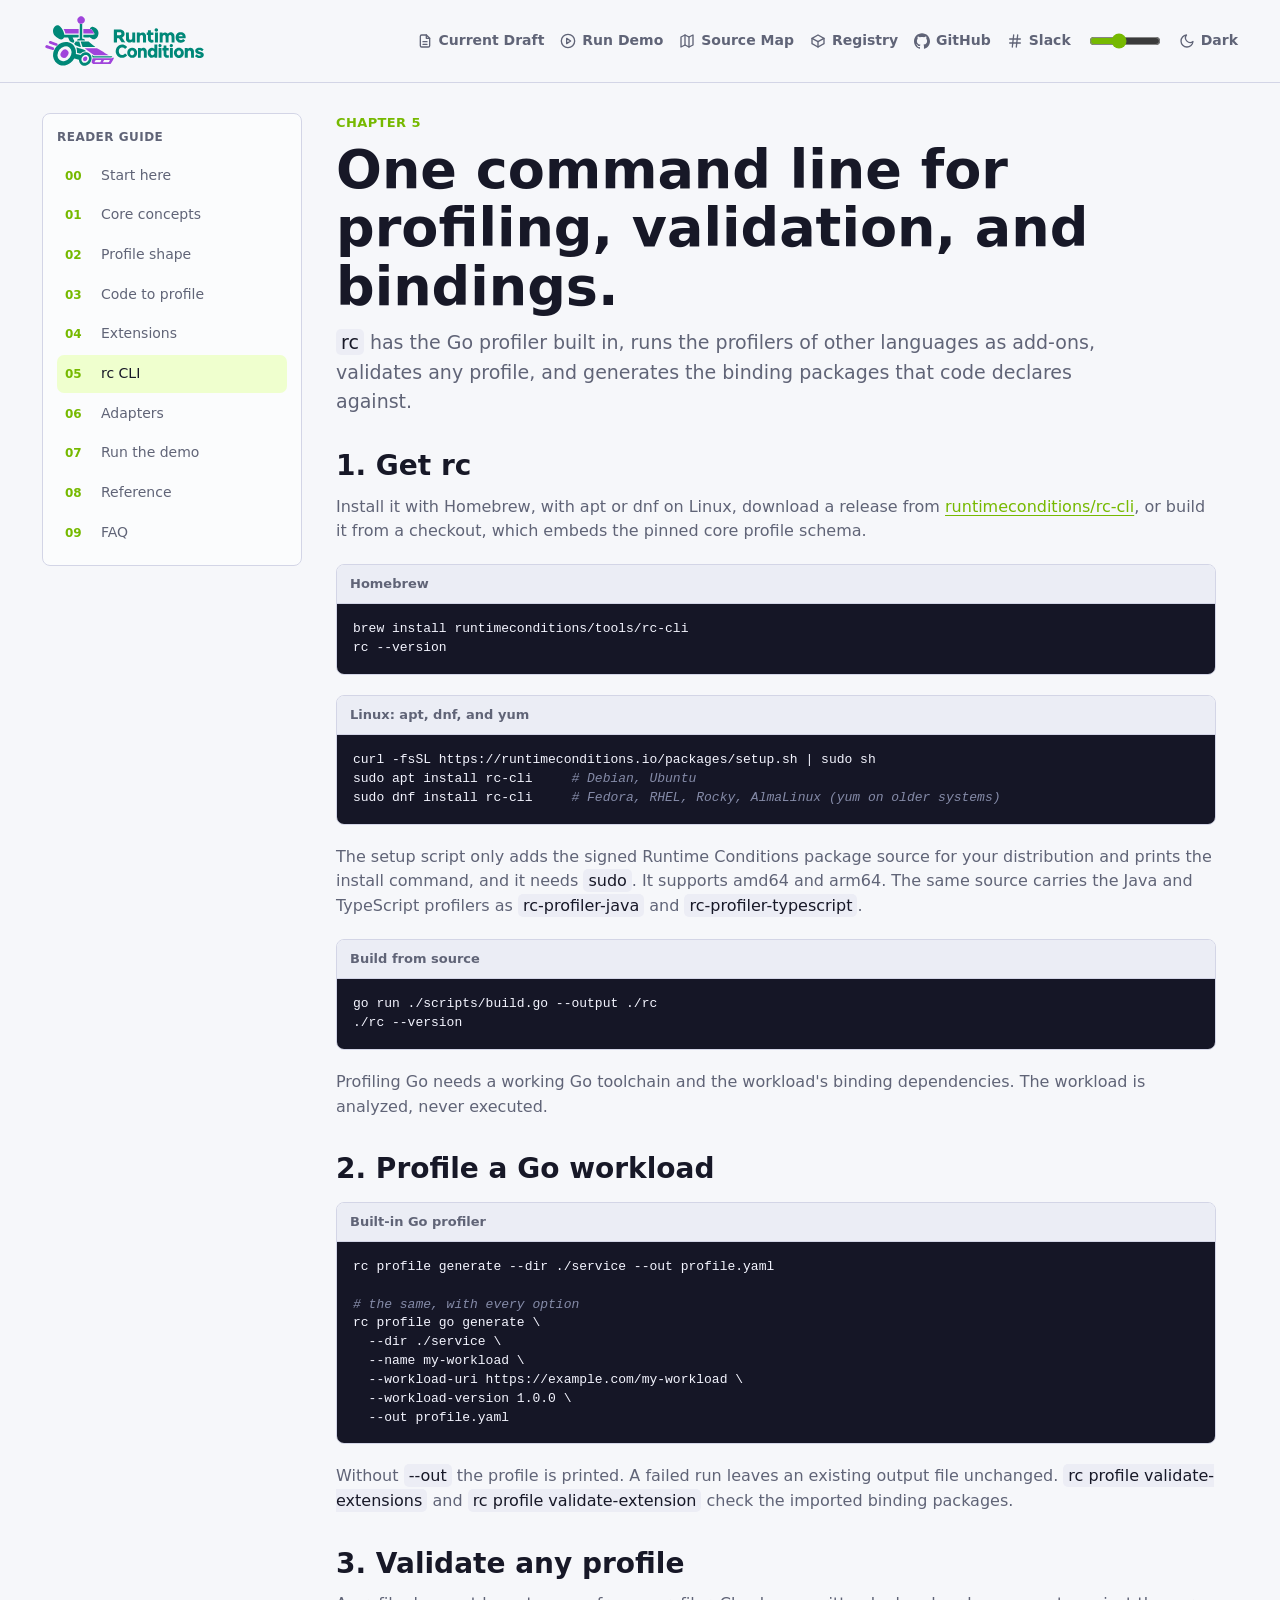
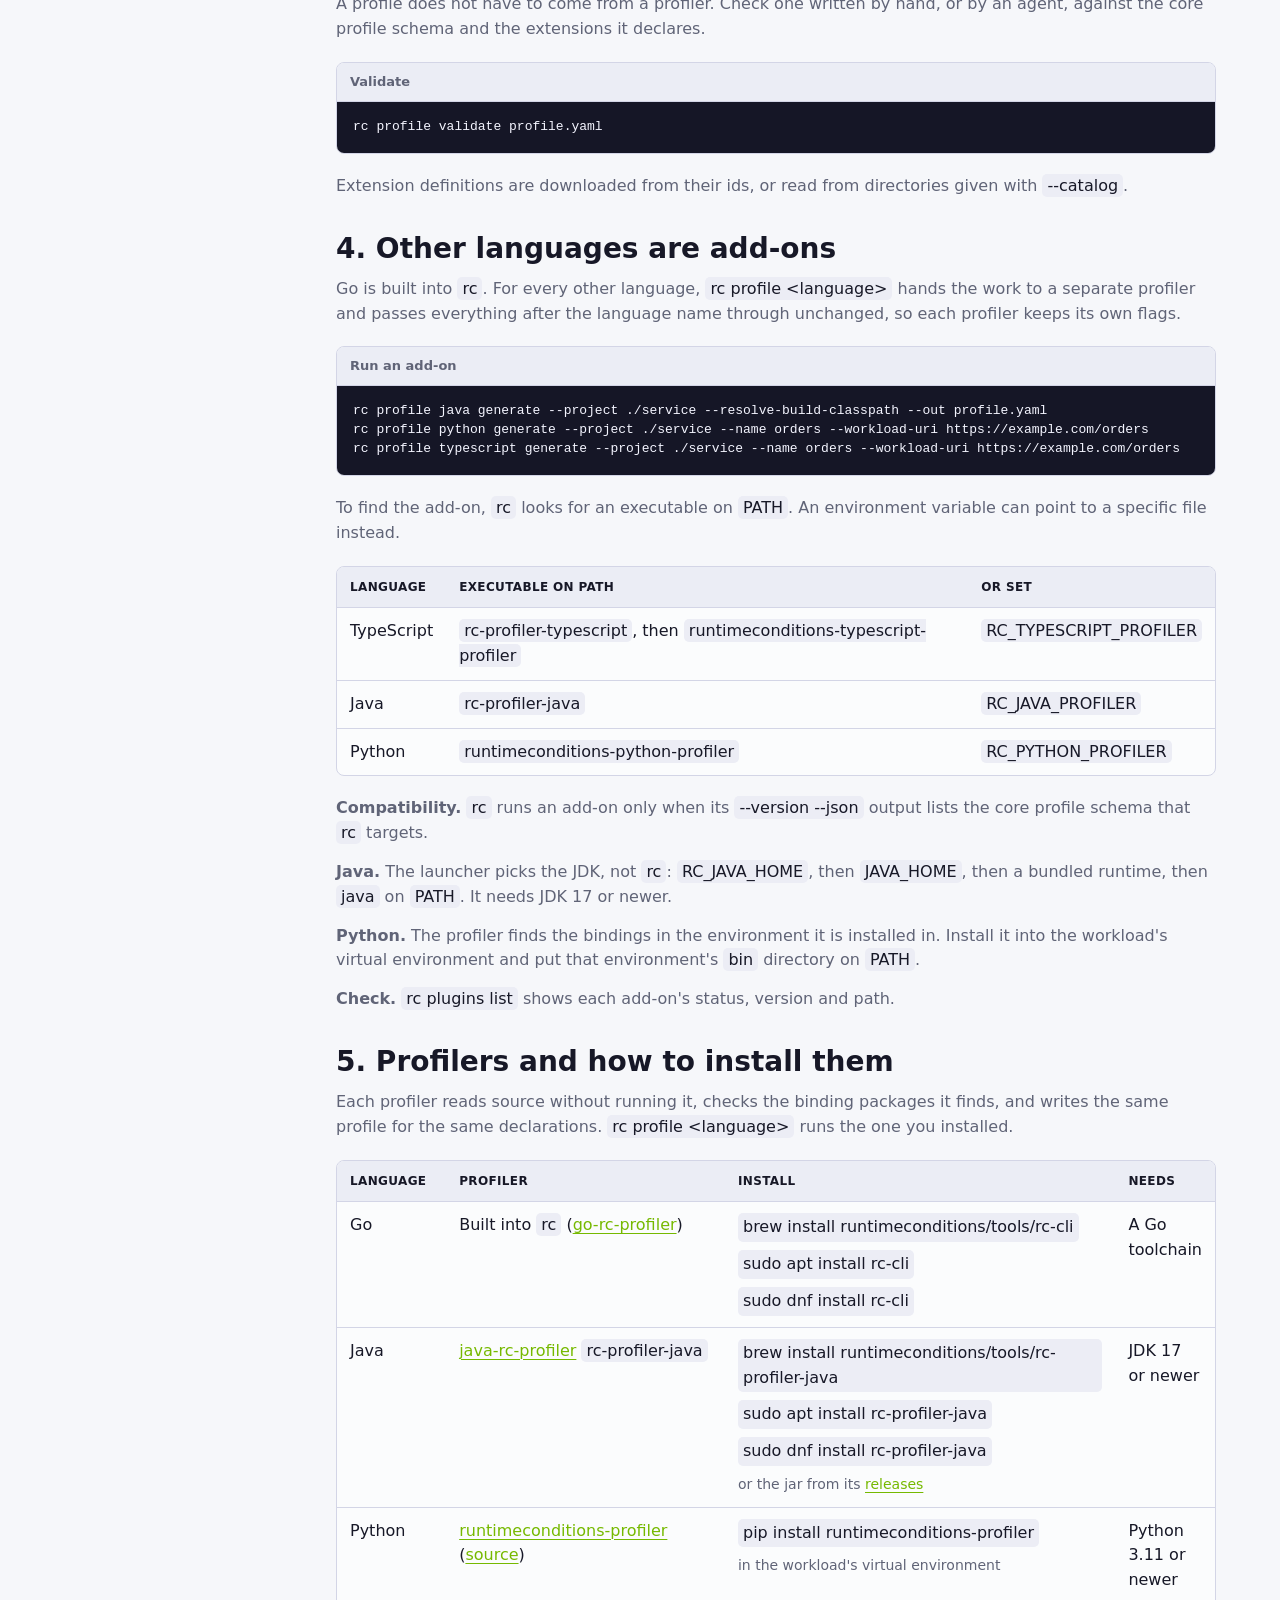
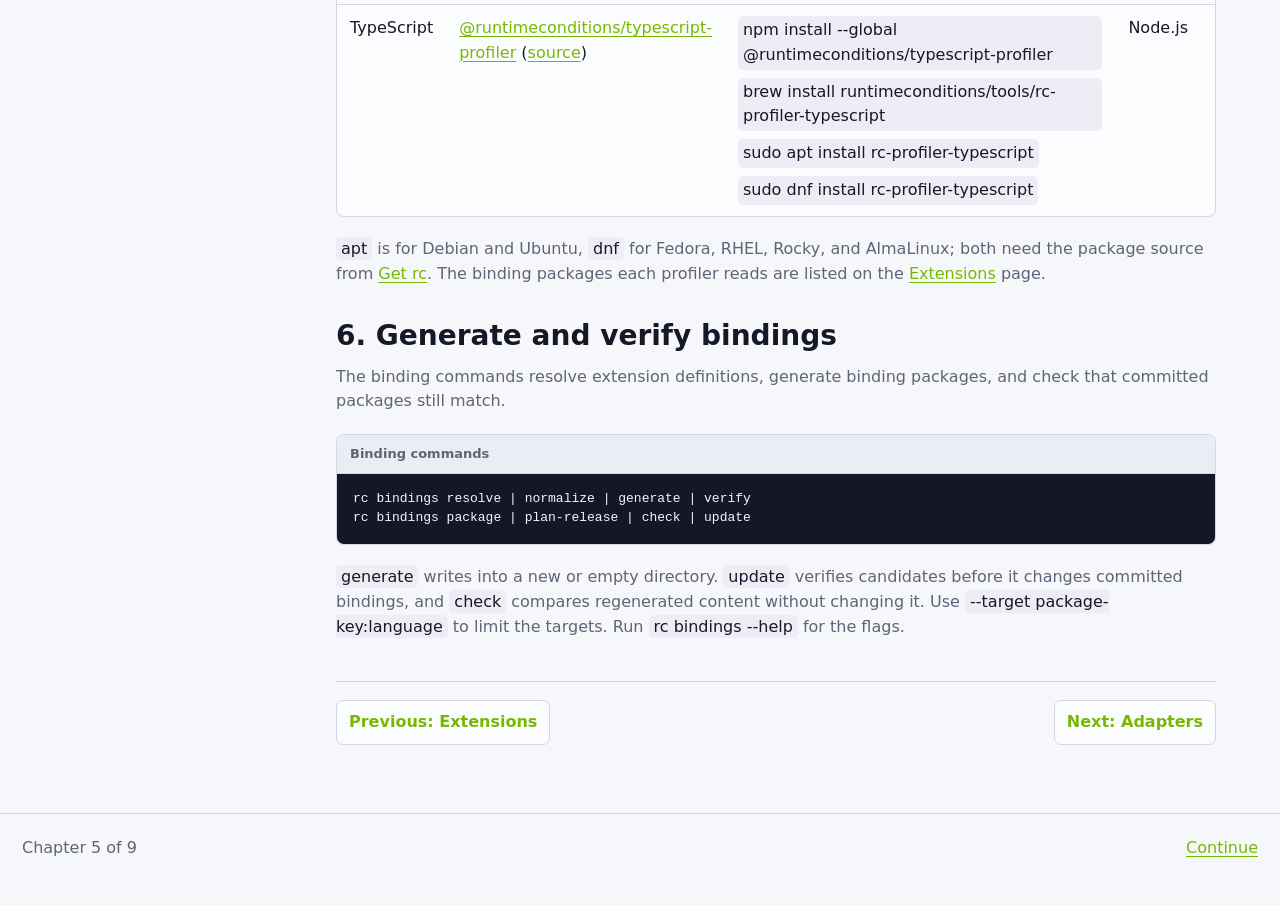
==== commit 97ca79fc: "Link the extension registry from the header A Registry link next to Source Map opens extensions.runt" ====
--- a/cli.html
+++ b/cli.html
@@ -16,6 +16,7 @@
           <a href="https://github.com/runtimeconditions/spec/blob/main/docs/sixth-draft.md" data-tip="Read the latest draft of the specification"><svg class="nav-icon" viewBox="0 0 24 24" width="16" height="16" fill="none" stroke="currentColor" stroke-width="2" stroke-linecap="round" stroke-linejoin="round" aria-hidden="true" focusable="false"><path d="M14 3H7a2 2 0 0 0-2 2v14a2 2 0 0 0 2 2h10a2 2 0 0 0 2-2V8z"/><path d="M14 3v5h5"/><path d="M9 13h6"/><path d="M9 17h6"/></svg><span>Current Draft</span></a>
           <a href="https://github.com/runtimeconditions/rc-demos/blob/main/README.md" data-tip="Run Runtime Conditions end to end on your own machine"><svg class="nav-icon" viewBox="0 0 24 24" width="16" height="16" fill="none" stroke="currentColor" stroke-width="2" stroke-linecap="round" stroke-linejoin="round" aria-hidden="true" focusable="false"><circle cx="12" cy="12" r="10"/><polygon points="10 8 16 12 10 16 10 8"/></svg><span>Run Demo</span></a>
           <a href="reference.html" data-tip="See where each part of this guide comes from in the source repositories"><svg class="nav-icon" viewBox="0 0 24 24" width="16" height="16" fill="none" stroke="currentColor" stroke-width="2" stroke-linecap="round" stroke-linejoin="round" aria-hidden="true" focusable="false"><path d="M3 6l6-3 6 3 6-3v15l-6 3-6-3-6 3z"/><path d="M9 3v15"/><path d="M15 6v15"/></svg><span>Source Map</span></a>
+          <a href="https://extensions.runtimeconditions.io/" data-tip="Browse every extension and its Go, Python, TypeScript and Java packages"><svg class="nav-icon" viewBox="0 0 24 24" width="16" height="16" fill="none" stroke="currentColor" stroke-width="2" stroke-linecap="round" stroke-linejoin="round" aria-hidden="true" focusable="false"><path d="M21 8l-9-5-9 5 9 5 9-5z"/><path d="M3 8v8l9 5 9-5V8"/><path d="M12 13v8"/></svg><span>Registry</span></a>
           <a href="https://github.com/runtimeconditions" data-tip="Browse the Runtime Conditions repositories on GitHub"><svg class="nav-icon" viewBox="0 0 24 24" width="16" height="16" fill="currentColor" aria-hidden="true" focusable="false"><path d="M12 .297c-6.63 0-12 5.373-12 12 0 5.303 3.438 9.8 8.205 11.385.6.113.82-.258.82-.577 0-.285-.01-1.04-.015-2.04-3.338.724-4.042-1.61-4.042-1.61C4.422 18.07 3.633 17.7 3.633 17.7c-1.087-.744.084-.729.084-.729 1.205.084 1.838 1.236 1.838 1.236 1.07 1.835 2.809 1.305 3.495.998.108-.776.417-1.305.76-1.605-2.665-.3-5.466-1.332-5.466-5.93 0-1.31.465-2.38 1.235-3.22-.135-.303-.54-1.523.105-3.176 0 0 1.005-.322 3.3 1.23.96-.267 1.98-.399 3-.405 1.02.006 2.04.138 3 .405 2.28-1.552 3.285-1.23 3.285-1.23.645 1.653.24 2.873.12 3.176.765.84 1.23 1.91 1.23 3.22 0 4.61-2.805 5.625-5.475 5.92.42.36.81 1.096.81 2.22 0 1.606-.015 2.896-.015 3.286 0 .315.21.69.825.57C20.565 22.092 24 17.592 24 12.297c0-6.627-5.373-12-12-12"/></svg><span>GitHub</span></a>
           <a href="https://cloud-native.slack.com/archives/C0C0R4M65FZ" data-tip="Join the conversation on the CNCF Slack"><svg class="nav-icon" viewBox="0 0 24 24" width="16" height="16" fill="none" stroke="currentColor" stroke-width="2" stroke-linecap="round" stroke-linejoin="round" aria-hidden="true" focusable="false"><path d="M4 9h16"/><path d="M4 15h16"/><path d="M10 3L8 21"/><path d="M16 3l-2 18"/></svg><span>Slack</span></a>
         </nav>
--- a/assets/styles.css
+++ b/assets/styles.css
@@ -243,7 +243,10 @@
 
 .sidebar {
   position: sticky;
-  top: 74px;
+  /* Below the sticky header, which is about 83px tall with the logo. */
+  top: 100px;
+  max-height: calc(100vh - 116px);
+  overflow-y: auto;
   align-self: start;
   border: 1px solid var(--line);
   border-radius: var(--radius);
@@ -436,6 +439,73 @@
   margin-bottom: 0;
 }
 
+/* FAQ: each question is closed until the reader opens it. */
+.faq-list {
+  display: grid;
+  gap: 12px;
+  margin: 28px 0 34px;
+}
+
+.faq-item {
+  border: 1px solid var(--line);
+  border-radius: var(--radius);
+  background: var(--surface);
+}
+
+.faq-item summary {
+  display: flex;
+  align-items: center;
+  justify-content: space-between;
+  gap: 16px;
+  padding: 18px 20px;
+  cursor: pointer;
+  list-style: none;
+}
+
+.faq-item summary::-webkit-details-marker {
+  display: none;
+}
+
+.faq-item summary::after {
+  content: "";
+  flex: none;
+  width: 10px;
+  height: 10px;
+  border-right: 2px solid var(--muted);
+  border-bottom: 2px solid var(--muted);
+  transform: rotate(45deg);
+  transition: transform 0.3s cubic-bezier(0.4, 0, 0.2, 1);
+}
+
+.faq-item[open] summary::after {
+  transform: rotate(-135deg);
+}
+
+.faq-item summary:hover h2 {
+  color: var(--accent-2);
+}
+
+.faq-item summary:focus-visible {
+  outline: 2px solid var(--accent);
+  outline-offset: 2px;
+  border-radius: var(--radius);
+}
+
+.faq-item summary h2 {
+  margin: 0;
+  font-size: 20px;
+  line-height: 1.3;
+}
+
+.faq-body {
+  box-sizing: border-box;
+  padding: 0 20px 20px;
+}
+
+.faq-body > :last-child {
+  margin-bottom: 0;
+}
+
 .step-list {
   list-style: none;
   margin: 16px 0;
